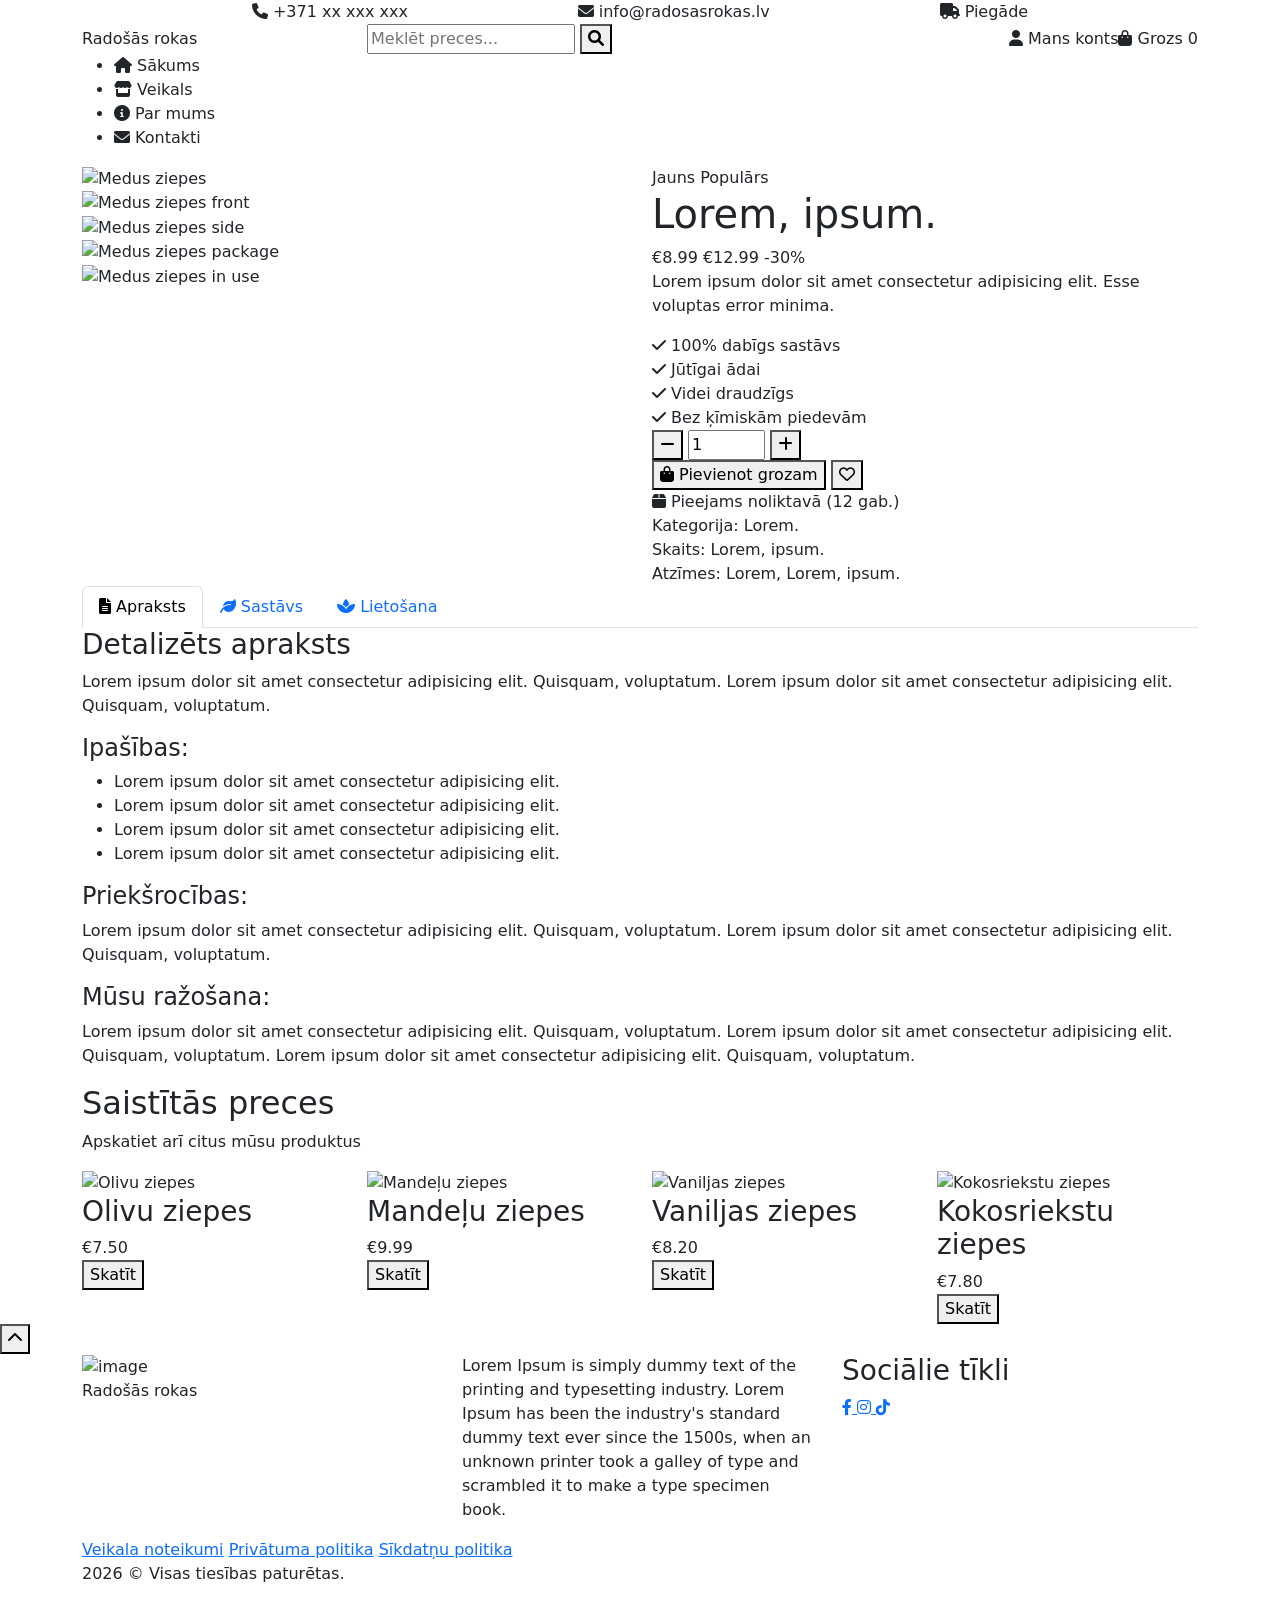
==== single-product.html @ ea645387 "Add files via upload" ====
<!DOCTYPE html>
<html lang="lv">
<head>
    <meta charset="UTF-8">
    <meta name="viewport" content="width=device-width, initial-scale=1.0">
    <title>Radošās rokas</title>

    <link href="https://cdn.jsdelivr.net/npm/bootstrap@5.3.0-alpha1/dist/css/bootstrap.min.css" rel="stylesheet">
    <link rel="stylesheet" href="https://cdnjs.cloudflare.com/ajax/libs/font-awesome/6.0.0/css/all.min.css">
    <link href="https://fonts.googleapis.com/css2?family=Dancing+Script:wght@600&family=Poppins:wght@300;400;500;600&display=swap" rel="stylesheet">
    <link rel="stylesheet" href="css/style.css">
    <link rel="stylesheet" href="css/single-product.css">
</head>
<body>

    <!-- HEADER -->
    <header class="site-header">
        <div class="top-bar">
            <div class="container">
                <div class="row">
                    <div class="col-12">
                        <div class="top-info d-flex justify-content-evenly flex-wrap">
                            <div class="info-item">
                                <i class="fas fa-phone"></i>
                                <span>+371 xx xxx xxx</span>
                            </div>
                            <div class="info-item">
                                <i class="fas fa-envelope"></i>
                                <span>info@radosasrokas.lv</span>
                            </div>
                            <div class="info-item">
                                <i class="fas fa-truck"></i>
                                <span>Piegāde</span>
                            </div>
                        </div>
                    </div>
                </div>
            </div>
        </div>

        <div class="main-header">
            <div class="container">
                <div class="row align-items-center">
                    <div class="col-md-4 col-lg-3">
                        <div class="logo-area">
                            <div class="site-name">
                                <!-- Neder H1 - span, p vai citu -->
                                <span>Radošās rokas</span>
                            </div>
                        </div>
                    </div>
                    
                    <div class="col-md-5 col-lg-6">
                        <div class="search-area">
                            <div class="search-box">
                                <input type="text" placeholder="Meklēt preces..." class="search-input">
                                <button class="search-btn">
                                    <i class="fas fa-search"></i>
                                </button>
                            </div>
                        </div>
                    </div>
                    
                    <div class="col-md-3 col-lg-3">
                        <div class="user-area d-flex justify-content-end">
                            <div class="user-btn">
                                <i class="fas fa-user"></i>
                                <span>Mans konts</span>
                            </div>
                            <div class="cart-btn">
                                <i class="fas fa-shopping-bag"></i>
                                <span>Grozs</span>
                                <span class="cart-count">0</span>
                            </div>
                        </div>
                    </div>
                </div>
            </div>
        </div>

        <nav class="main-nav">
            <div class="container">
                <div class="row">
                    <div class="col-12">
                        <ul class="nav-list">
                            <li><a href="index.html" class="nav-link active"><i class="fas fa-home"></i> Sākums</a></li>
                            <li><a href="shop.html" class="nav-link"><i class="fas fa-store"></i> Veikals</a></li>
                            <li><a href="about.html" class="nav-link"><i class="fas fa-info-circle"></i> Par mums</a></li>
                            <li><a href="contacts.html" class="nav-link"><i class="fas fa-envelope"></i> Kontakti</a></li>
                        </ul>
                    </div>
                </div>
            </div>
        </nav>
    </header>

    <!-- MAIN SECTION -->
     <main class="main-content">
        <!-- Product Main Section -->
        <section class="product-main-section">
            <div class="container">
                <div class="row">
                    <div class="col-lg-6 col-md-12">
                        <div class="product-images">
                            <!-- Main Product Image -->
                            <div class="main-product-image">
                                <img src="placeholder.svg" alt="Medus ziepes" class="img-fluid">
                            </div>
                            
                            <!-- Product Thumbnails -->
                            <div class="product-thumbnails">
                                <div class="thumbnail active">
                                    <img src="placeholder.svg" alt="Medus ziepes front" class="img-fluid">
                                </div>
                                <div class="thumbnail">
                                    <img src="placeholder.svg" alt="Medus ziepes side" class="img-fluid">
                                </div>
                                <div class="thumbnail">
                                    <img src="placeholder.svg" alt="Medus ziepes package" class="img-fluid">
                                </div>
                                <div class="thumbnail">
                                    <img src="placeholder.svg" alt="Medus ziepes in use" class="img-fluid">
                                </div>
                            </div>
                        </div>
                    </div>
                    
                    <div class="col-lg-6 col-md-12">
                        <div class="product-details">
                            <!-- Product Badge -->
                            <div class="product-badge-wrapper">
                                <span class="product-badge new">Jauns</span>
                                <span class="product-badge popular">Populārs</span>
                            </div>
                            
                            <!-- Product Title -->
                            <h1 class="product-title">Lorem, ipsum.</h1>
                            
                            <!-- Product Price -->
                            <div class="product-price-section">
                                <span class="current-price">€8.99</span>
                                <span class="old-price">€12.99</span>
                                <span class="discount-badge">-30%</span>
                            </div>
                            
                            <!-- Short Description -->
                            <div class="product-short-description">
                                <p>Lorem ipsum dolor sit amet consectetur adipisicing elit. Esse voluptas error minima.</p>
                            </div>
                            
                            <!-- Product Features -->
                            <div class="product-features-list">
                                <div class="feature-item">
                                    <i class="fas fa-check"></i>
                                    <span>100% dabīgs sastāvs</span>
                                </div>
                                <div class="feature-item">
                                    <i class="fas fa-check"></i>
                                    <span>Jūtīgai ādai</span>
                                </div>
                                <div class="feature-item">
                                    <i class="fas fa-check"></i>
                                    <span>Videi draudzīgs</span>
                                </div>
                                <div class="feature-item">
                                    <i class="fas fa-check"></i>
                                    <span>Bez ķīmiskām piedevām</span>
                                </div>
                            </div>
                            
                            <!-- Product options(ja vajadzigs bus!) -->
                             

                            <!-- Add to Cart Section -->
                            <div class="add-to-cart-section">
                                <div class="quantity-selector">
                                    <button class="quantity-btn minus"><i class="fas fa-minus"></i></button>
                                    <input type="number" class="quantity-input" value="1" min="1" max="10">
                                    <button class="quantity-btn plus"><i class="fas fa-plus"></i></button>
                                </div>
                                
                                <div class="cart-buttons">
                                    <button class="add-to-cart-btn">
                                        <i class="fas fa-shopping-bag"></i> Pievienot grozam
                                    </button>
                                    <button class="wishlist-btn">
                                        <i class="far fa-heart"></i>
                                    </button>
                                </div>
                            </div>
                            
                            <!-- Stock Info -->
                            <div class="stock-info">
                                <i class="fas fa-box"></i>
                                <span class="stock-text">Pieejams noliktavā (12 gab.)</span>
                            </div>
                            
                            <!-- Product Meta -->
                            <div class="product-meta">
                                <div class="meta-item">
                                    <span class="meta-label">Kategorija:</span>
                                    <span class="meta-value">Lorem.</span>
                                </div>
                                <div class="meta-item">
                                    <span class="meta-label">Skaits:</span>
                                    <span class="meta-value">Lorem, ipsum.</span>
                                </div>
                                <div class="meta-item">
                                    <span class="meta-label">Atzīmes:</span>
                                    <span class="meta-value">Lorem, Lorem, ipsum.</span>
                                </div>
                            </div>
                        </div>
                    </div>
                </div>
            </div>
        </section>

        <!-- Product Tabs Section -->
        <section class="product-tabs-section">
            <div class="container">
                <div class="row">
                    <div class="col-12">
                        <ul class="nav nav-tabs product-tabs" id="productTabs" role="tablist">
                            <li class="nav-item" role="presentation">
                                <button class="nav-link active" id="description-tab" data-bs-toggle="tab" data-bs-target="#description" type="button" role="tab" aria-controls="description" aria-selected="true">
                                    <i class="fas fa-file-alt"></i> Apraksts
                                </button>
                            </li>
                            <li class="nav-item" role="presentation">
                                <button class="nav-link" id="ingredients-tab" data-bs-toggle="tab" data-bs-target="#ingredients" type="button" role="tab" aria-controls="ingredients" aria-selected="false">
                                    <i class="fas fa-leaf"></i> Sastāvs
                                </button>
                            </li>
                            <li class="nav-item" role="presentation">
                                <button class="nav-link" id="usage-tab" data-bs-toggle="tab" data-bs-target="#usage" type="button" role="tab" aria-controls="usage" aria-selected="false">
                                    <i class="fas fa-spa"></i> Lietošana
                                </button>
                            </li>
                        </ul>
                        
                        <div class="tab-content" id="productTabsContent">
                            <!-- Description Tab -->
                            <div class="tab-pane fade show active" id="description" role="tabpanel" aria-labelledby="description-tab">
                                <div class="tab-content-wrapper">
                                    <h3>Detalizēts apraksts</h3>
                                    <p>Lorem ipsum dolor sit amet consectetur adipisicing elit. Quisquam, voluptatum. Lorem ipsum dolor sit amet consectetur adipisicing elit. Quisquam, voluptatum.</p>
                                    
                                    <h4>Ipašības:</h4>
                                    <ul>
                                        <li>Lorem ipsum dolor sit amet consectetur adipisicing elit.</li>
                                        <li>Lorem ipsum dolor sit amet consectetur adipisicing elit.</li>
                                        <li>Lorem ipsum dolor sit amet consectetur adipisicing elit.</li>
                                        <li>Lorem ipsum dolor sit amet consectetur adipisicing elit.</li>
                                    </ul>
                                    
                                    <h4>Priekšrocības:</h4>
                                    <p>Lorem ipsum dolor sit amet consectetur adipisicing elit. Quisquam, voluptatum. Lorem ipsum dolor sit amet consectetur adipisicing elit. Quisquam, voluptatum.</p>
                                    
                                    <h4>Mūsu ražošana:</h4>
                                    <p>Lorem ipsum dolor sit amet consectetur adipisicing elit. Quisquam, voluptatum. Lorem ipsum dolor sit amet consectetur adipisicing elit. Quisquam, voluptatum. Lorem ipsum dolor sit amet consectetur adipisicing elit. Quisquam, voluptatum.</p>
                                </div>
                            </div>
                            
                            <!-- Ingredients Tab -->
                            <div class="tab-pane fade" id="ingredients" role="tabpanel" aria-labelledby="ingredients-tab">
                                <div class="tab-content-wrapper">
                                    <h3>Sastāvs</h3>
                                    <p>Lorem ipsum dolor sit amet consectetur adipisicing elit. Quisquam, voluptatum. Lorem ipsum dolor sit amet consectetur adipisicing elit. Quisquam, voluptatum.</p>
                                    
                                    <div class="ingredients-list">
                                        <div class="ingredient-item">
                                            <span class="ingredient-name">Lorem, ipsum dolor.</span>
                                            <span class="ingredient-percent">x%</span>
                                        </div>
                                        <div class="ingredient-item">
                                            <span class="ingredient-name">Lorem, ipsum.</span>
                                            <span class="ingredient-percent">x%</span>
                                        </div>
                                        <div class="ingredient-item">
                                            <span class="ingredient-name">Lorem, ipsum dolor.</span>
                                            <span class="ingredient-percent">x%</span>
                                        </div>
                                        <div class="ingredient-item">
                                            <span class="ingredient-name">Lorem.</span>
                                            <span class="ingredient-percent">x%</span>
                                        </div>
                                        <div class="ingredient-item">
                                            <span class="ingredient-name">Lorem, ipsum.</span>
                                            <span class="ingredient-percent">x%</span>
                                        </div>
                                    </div>
                                </div>
                            </div>
                            
                            <!-- Usage Tab -->
                            <div class="tab-pane fade" id="usage" role="tabpanel" aria-labelledby="usage-tab">
                                <div class="tab-content-wrapper">
                                    <h3>Lietošanas instrukcija</h3>
                                    
                                    <div class="usage-steps">
                                        <div class="step">
                                            <div class="step-number">1</div>
                                            <div class="step-content">
                                                <h4>Pirmā līmeņa virsraksts</h4>
                                                <p>Lorem ipsum dolor sit amet consectetur adipisicing elit. Quisquam, voluptatum.</p>
                                            </div>
                                        </div>
                                        <div class="step">
                                            <div class="step-number">2</div>
                                            <div class="step-content">
                                                <h4>Otrā līmeņa virsraksts</h4>
                                                <p>Lorem ipsum dolor sit amet consectetur adipisicing elit. Quisquam, voluptatum.</p>
                                            </div>
                                        </div>
                                        <div class="step">
                                            <div class="step-number">3</div>
                                            <div class="step-content">
                                                <h4>Trešā līmeņa virsraksts</h4>
                                                <p>Lorem ipsum dolor sit amet consectetur adipisicing elit. Quisquam, voluptatum.</p>
                                            </div>
                                        </div>
                                    </div>
                                    
                                    <div class="care-instructions">
                                        <h4>Kopšanas padomi:</h4>
                                        <p>Lorem ipsum dolor sit amet consectetur adipisicing elit. Quisquam, voluptatum. Lorem ipsum dolor sit amet consectetur adipisicing elit. Quisquam, voluptatum.</p>
                                    </div>
                                </div>
                            </div>
                        </div>
                    </div>
                </div>
            </div>
        </section>

        <!-- Related Products -->
        <section class="related-products-section">
            <div class="container">
                <div class="row">
                    <div class="col-12">
                        <h2 class="section-title">Saistītās preces</h2>
                        <p class="section-subtitle">Apskatiet arī citus mūsu produktus</p>
                    </div>
                </div>
                
                <div class="row">
                    <div class="col-lg-3 col-md-6 col-sm-6">
                        <div class="related-product-card">
                            <div class="product-image">
                                <img src="placeholder.svg" alt="Olivu ziepes" class="img-fluid">
                            </div>
                            <div class="product-info">
                                <h3>Olivu ziepes</h3>
                                <div class="product-price">€7.50</div>
                                <button class="view-product-btn">Skatīt</button>
                            </div>
                        </div>
                    </div>
                    
                    <div class="col-lg-3 col-md-6 col-sm-6">
                        <div class="related-product-card">
                            <div class="product-image">
                                <img src="placeholder.svg" alt="Mandeļu ziepes" class="img-fluid">
                            </div>
                            <div class="product-info">
                                <h3>Mandeļu ziepes</h3>
                                <div class="product-price">€9.99</div>
                                <button class="view-product-btn">Skatīt</button>
                            </div>
                        </div>
                    </div>
                    
                    <div class="col-lg-3 col-md-6 col-sm-6">
                        <div class="related-product-card">
                            <div class="product-image">
                                <img src="placeholder.svg" alt="Vaniljas ziepes" class="img-fluid">
                            </div>
                            <div class="product-info">
                                <h3>Vaniljas ziepes</h3>
                                <div class="product-price">€8.20</div>
                                <button class="view-product-btn">Skatīt</button>
                            </div>
                        </div>
                    </div>
                    
                    <div class="col-lg-3 col-md-6 col-sm-6">
                        <div class="related-product-card">
                            <div class="product-image">
                                <img src="placeholder.svg" alt="Kokosriekstu ziepes" class="img-fluid">
                            </div>
                            <div class="product-info">
                                <h3>Kokosriekstu ziepes</h3>
                                <div class="product-price">€7.80</div>
                                <button class="view-product-btn">Skatīt</button>
                            </div>
                        </div>
                    </div>
                </div>
            </div>
        </section>

    </main>

    <button class="scroll-top" id="scrollTop">
        <i class="fas fa-chevron-up"></i>
    </button>

    <!-- FOOTER -->
    <footer class="main-footer">
        <div class="container">
            <div class="row">
                <div class="col-md-4">
                    <div class="footer-main">
                        <div class="logo-area">
                            <div class="logo-circle">
                                <img src="placeholder.svg" alt="image">
                            </div>
                            <div class="site-name">
                                <span>Radošās rokas</span> 
                            </div>
                        </div>
                    </div>
                </div>

                <div class="col-md-4">
                    <div class="footer-main">
                        <div class="footer-about">
                            <p>Lorem Ipsum is simply dummy text of the printing and typesetting industry. Lorem Ipsum has been the industry's standard dummy text ever since the 1500s, when an unknown printer took a galley of type and scrambled it to make a type specimen book.</p> 
                        </div>
                    </div>
                </div>

                
                <div class="col-md-4">
                    <div class="footer-social">
                        <h3>Sociālie tīkli</h3>
                        <div class="social-links">
                            <a href="#" class="social-link">
                                <i class="fab fa-facebook-f"></i>
                            </a>
                            <a href="#" class="social-link">
                                <i class="fab fa-instagram"></i>
                            </a>
                            <a href="#" class="social-link">
                                <i class="fab fa-tiktok"></i>
                            </a>
                        </div>
                    </div>
                </div>
                
                <div class="col-12">
                    <div class="footer-bottom">
                        <div class="footer-legal">
                            <a href="#">Veikala noteikumi</a>
                            <a href="#">Privātuma politika</a>
                            <a href="#">Sīkdatņu politika</a>
                        </div>
                        <p>2026 &copy; Visas tiesības paturētas.</p>
                    </div>
                </div>
            </div>
        </div>
    </footer>

    <script src="https://cdn.jsdelivr.net/npm/bootstrap@5.3.0-alpha1/dist/js/bootstrap.bundle.min.js"></script>
    <script src="https://code.jquery.com/jquery-3.7.1.min.js"></script>
    <script src="js/main.js"></script>
</body>
</html>
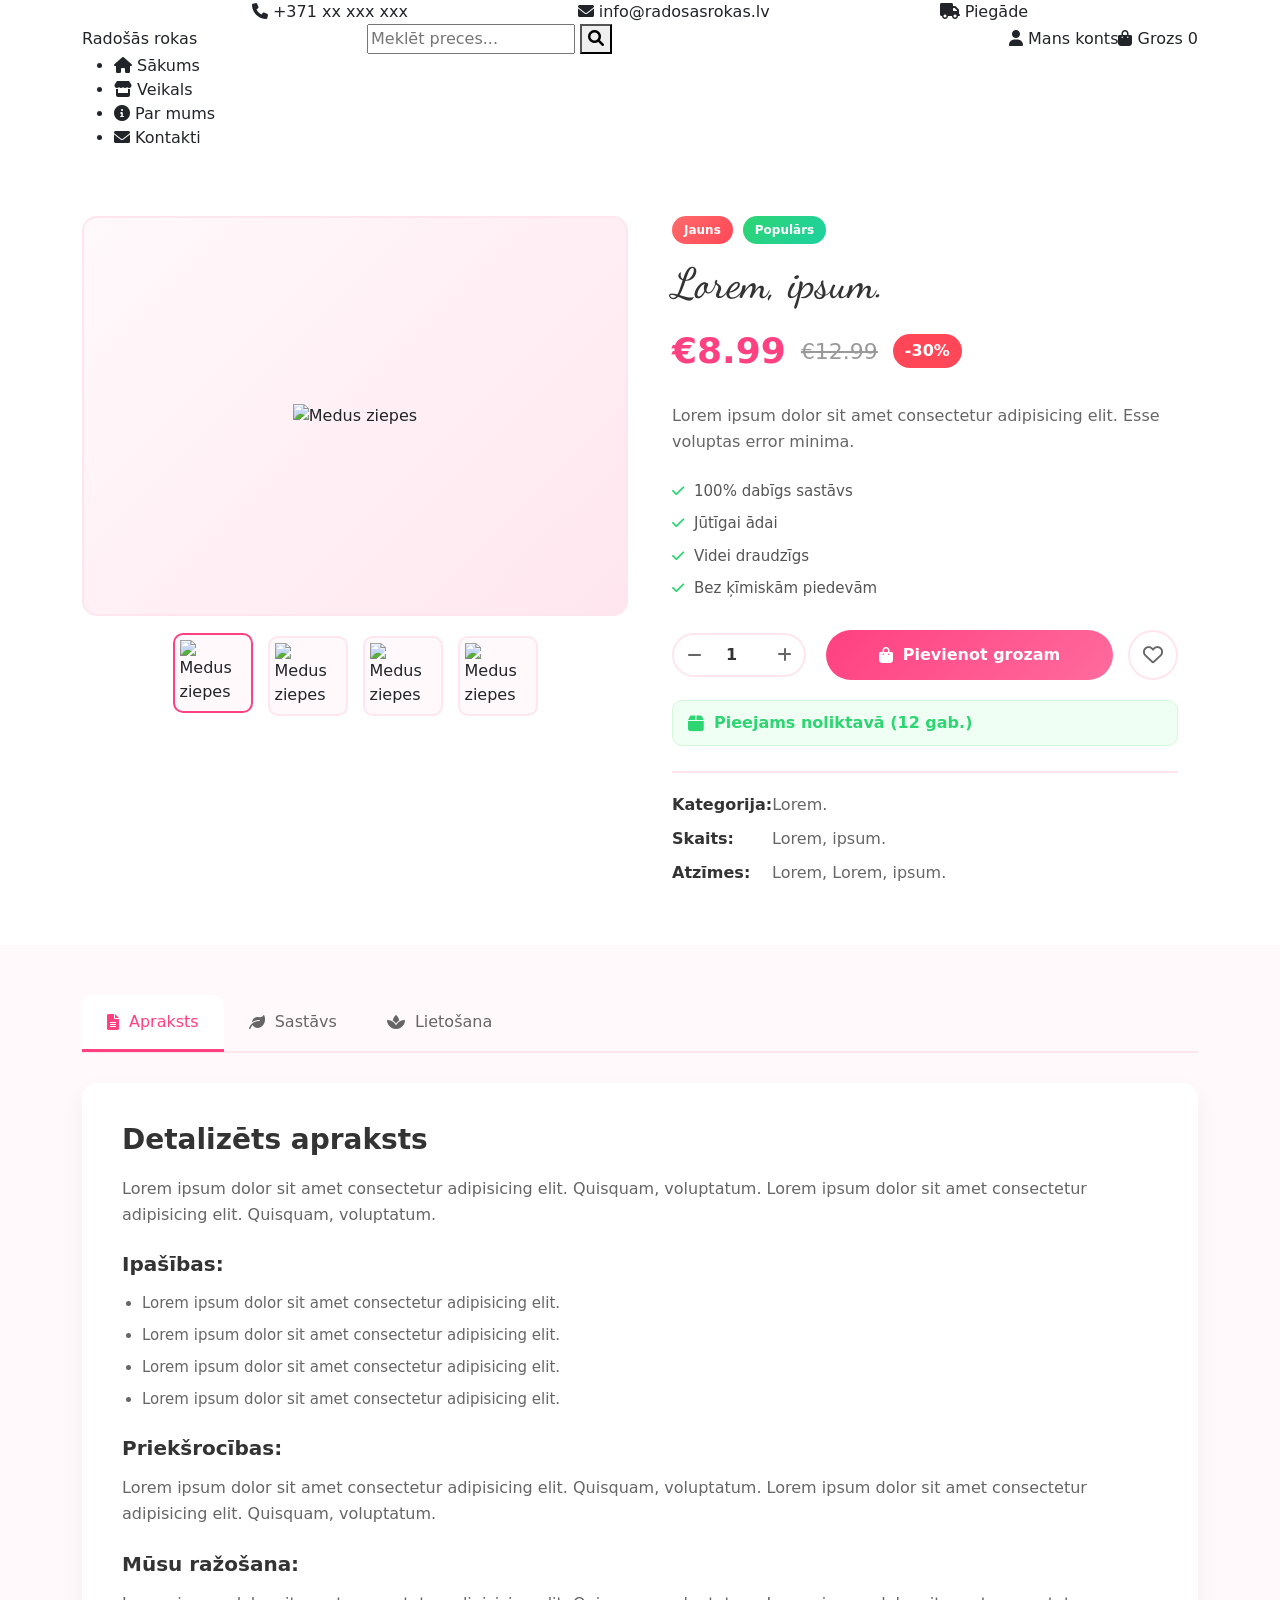
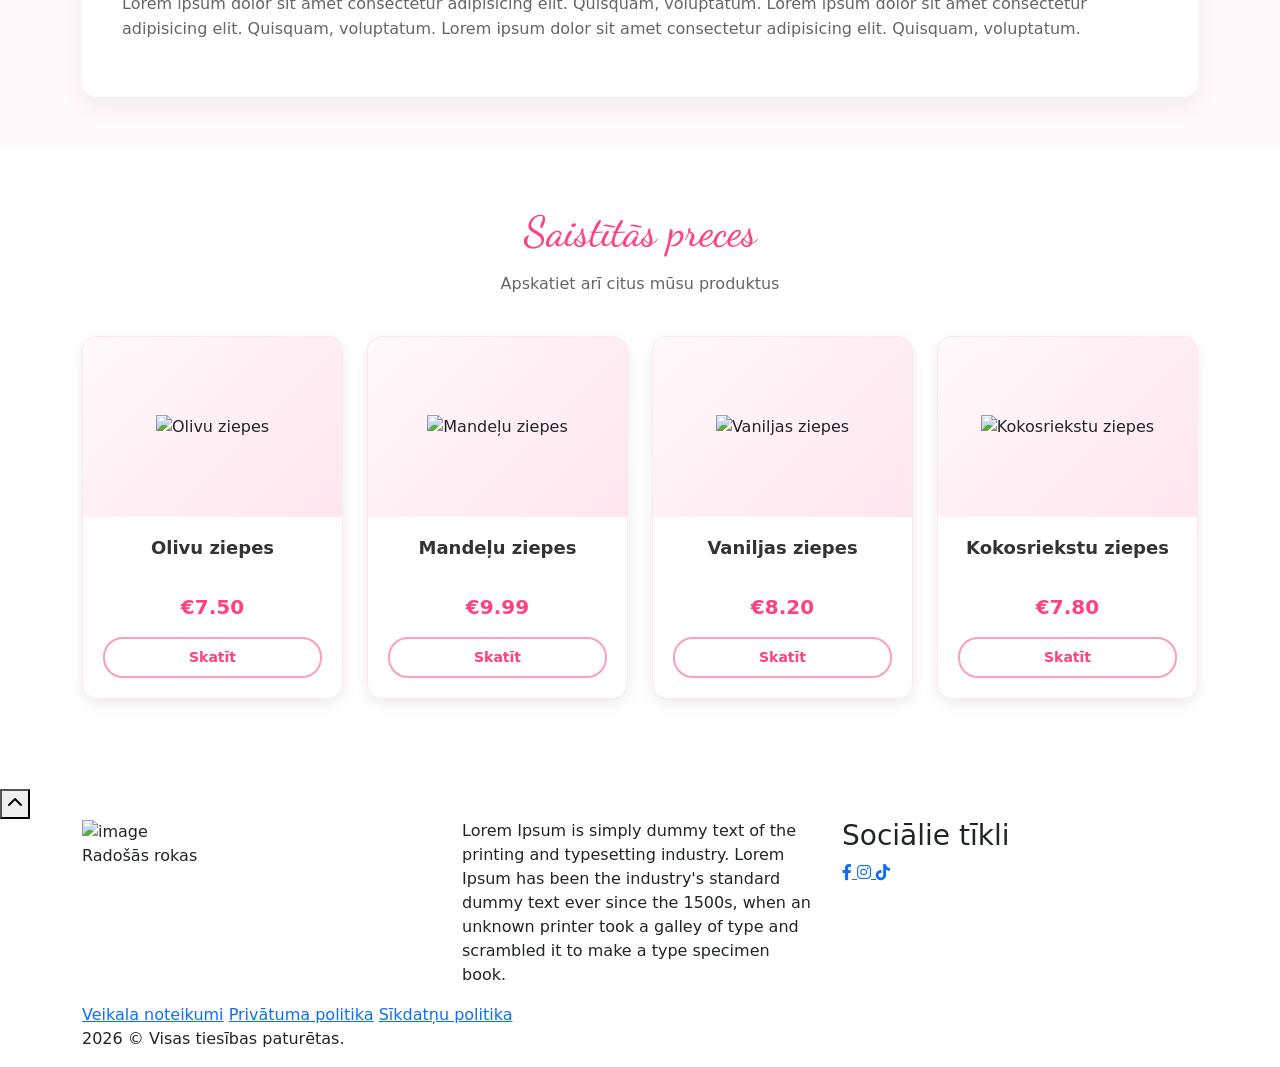
==== commit adfa59eb: "Update single-product.html" ====
--- a/single-product.html
+++ b/single-product.html
@@ -8,8 +8,8 @@
     <link href="https://cdn.jsdelivr.net/npm/bootstrap@5.3.0-alpha1/dist/css/bootstrap.min.css" rel="stylesheet">
     <link rel="stylesheet" href="https://cdnjs.cloudflare.com/ajax/libs/font-awesome/6.0.0/css/all.min.css">
     <link href="https://fonts.googleapis.com/css2?family=Dancing+Script:wght@600&family=Poppins:wght@300;400;500;600&display=swap" rel="stylesheet">
-    <link rel="stylesheet" href="css/style.css">
-    <link rel="stylesheet" href="css/single-product.css">
+    <link rel="stylesheet" href="style.css">
+    <link rel="stylesheet" href="single-product.css">
 </head>
 <body>
 
@@ -467,4 +467,5 @@
     <script src="https://code.jquery.com/jquery-3.7.1.min.js"></script>
     <script src="js/main.js"></script>
 </body>
-</html>+
+</html>
--- a/single-product.css
+++ b/single-product.css
@@ -0,0 +1,956 @@
+/* Product Main Section */
+.product-main-section {
+    padding: 50px 0;
+    background-color: white;
+}
+
+/* Product Images */
+.product-images {
+    margin-bottom: 30px;
+}
+
+.main-product-image {
+    background: linear-gradient(135deg, #fff9fb, #ffe6ee);
+    border-radius: 15px;
+    padding: 40px;
+    text-align: center;
+    margin-bottom: 20px;
+    border: 2px solid #ffe6ee;
+    min-height: 400px;
+    display: flex;
+    align-items: center;
+    justify-content: center;
+}
+
+.main-product-image img {
+    max-height: 320px;
+    width: auto;
+}
+
+.product-thumbnails {
+    display: flex;
+    gap: 15px;
+    justify-content: center;
+    flex-wrap: wrap;
+}
+
+.thumbnail {
+    width: 80px;
+    height: 80px;
+    border-radius: 10px;
+    overflow: hidden;
+    cursor: pointer;
+    border: 2px solid #ffe6ee;
+    transition: all 0.3s ease;
+    background: #fff9fb;
+    display: flex;
+    align-items: center;
+    justify-content: center;
+}
+
+.thumbnail:hover,
+.thumbnail.active {
+    border-color: #ff4081;
+    transform: translateY(-3px);
+}
+
+.thumbnail img {
+    width: 100%;
+    height: 100%;
+    object-fit: contain;
+    padding: 5px;
+}
+
+/* Product Details */
+.product-details {
+    padding: 0 20px;
+}
+
+.product-badge-wrapper {
+    display: flex;
+    gap: 10px;
+    margin-bottom: 15px;
+}
+
+.product-badge {
+    padding: 5px 12px;
+    border-radius: 20px;
+    font-size: 12px;
+    font-weight: 600;
+    color: white;
+}
+
+.product-badge.new {
+    background: linear-gradient(135deg, #ff6b6b, #ff4757);
+}
+
+.product-badge.popular {
+    background: linear-gradient(135deg, #2ed573, #1dd1a1);
+}
+
+.product-title {
+    font-family: 'Dancing Script', cursive;
+    font-size: 42px;
+    color: #333;
+    margin-bottom: 15px;
+    line-height: 1.2;
+}
+
+.product-rating {
+    display: flex;
+    align-items: center;
+    gap: 15px;
+    margin-bottom: 20px;
+    flex-wrap: wrap;
+}
+
+.stars {
+    color: #ffcc00;
+    font-size: 18px;
+}
+
+.rating-text {
+    color: #666;
+    font-size: 14px;
+}
+
+.review-link {
+    color: #ff4081;
+    text-decoration: none;
+    font-size: 14px;
+    font-weight: 500;
+}
+
+.review-link:hover {
+    text-decoration: underline;
+}
+
+.product-price-section {
+    display: flex;
+    align-items: center;
+    gap: 15px;
+    margin-bottom: 25px;
+    flex-wrap: wrap;
+}
+
+.current-price {
+    font-size: 36px;
+    font-weight: 700;
+    color: #ff4081;
+}
+
+.old-price {
+    font-size: 22px;
+    color: #999;
+    text-decoration: line-through;
+    font-weight: 500;
+}
+
+.discount-badge {
+    background: #ff4757;
+    color: white;
+    padding: 5px 12px;
+    border-radius: 20px;
+    font-size: 16px;
+    font-weight: 600;
+}
+
+.product-short-description {
+    margin-bottom: 25px;
+}
+
+.product-short-description p {
+    font-size: 16px;
+    line-height: 1.6;
+    color: #666;
+}
+
+.product-features-list {
+    margin-bottom: 30px;
+}
+
+.feature-item {
+    display: flex;
+    align-items: center;
+    gap: 10px;
+    margin-bottom: 10px;
+}
+
+.feature-item i {
+    color: #2ed573;
+    font-size: 14px;
+}
+
+.feature-item span {
+    font-size: 15px;
+    color: #555;
+}
+
+/* Product Options */
+.product-options {
+    margin-bottom: 30px;
+}
+
+.option-group {
+    margin-bottom: 20px;
+}
+
+.option-label {
+    display: block;
+    font-size: 16px;
+    font-weight: 600;
+    color: #333;
+    margin-bottom: 10px;
+}
+
+.option-buttons {
+    display: flex;
+    gap: 10px;
+    flex-wrap: wrap;
+}
+
+.option-btn {
+    padding: 8px 16px;
+    border: 2px solid #ffe6ee;
+    background: white;
+    border-radius: 20px;
+    font-size: 14px;
+    color: #666;
+    cursor: pointer;
+    transition: all 0.3s ease;
+}
+
+.option-btn:hover,
+.option-btn.active {
+    background: #ff4081;
+    color: white;
+    border-color: #ff4081;
+}
+
+/* Add to Cart Section */
+.add-to-cart-section {
+    display: flex;
+    align-items: center;
+    gap: 20px;
+    margin-bottom: 20px;
+    flex-wrap: wrap;
+}
+
+.quantity-selector {
+    display: flex;
+    align-items: center;
+    border: 2px solid #ffe6ee;
+    border-radius: 30px;
+    overflow: hidden;
+    background: white;
+}
+
+.quantity-btn {
+    width: 40px;
+    height: 40px;
+    border: none;
+    background: transparent;
+    color: #666;
+    font-size: 16px;
+    cursor: pointer;
+    display: flex;
+    align-items: center;
+    justify-content: center;
+    transition: all 0.3s ease;
+}
+
+.quantity-btn:hover {
+    background: #fff9fb;
+    color: #ff4081;
+}
+
+.quantity-input {
+    width: 50px;
+    height: 40px;
+    border: none;
+    text-align: center;
+    font-size: 16px;
+    font-weight: 600;
+    color: #333;
+}
+
+.quantity-input:focus {
+    outline: none;
+}
+
+.cart-buttons {
+    display: flex;
+    gap: 15px;
+    flex: 1;
+}
+
+.add-to-cart-btn {
+    flex: 1;
+    background: linear-gradient(135deg, #ff4081, #ff6b9d);
+    color: white;
+    border: none;
+    padding: 12px 25px;
+    border-radius: 30px;
+    font-size: 16px;
+    font-weight: 600;
+    cursor: pointer;
+    display: flex;
+    align-items: center;
+    justify-content: center;
+    gap: 10px;
+    transition: all 0.3s ease;
+}
+
+.add-to-cart-btn:hover {
+    transform: translateY(-3px);
+    box-shadow: 0 10px 25px rgba(255, 107, 157, 0.3);
+}
+
+.wishlist-btn {
+    width: 50px;
+    height: 50px;
+    border: 2px solid #ffe6ee;
+    background: white;
+    border-radius: 50%;
+    color: #666;
+    font-size: 20px;
+    cursor: pointer;
+    display: flex;
+    align-items: center;
+    justify-content: center;
+    transition: all 0.3s ease;
+}
+
+.wishlist-btn:hover {
+    background: #fff9fb;
+    border-color: #ff9ebb;
+    color: #ff4081;
+}
+
+/* Stock Info */
+.stock-info {
+    display: flex;
+    align-items: center;
+    gap: 10px;
+    color: #2ed573;
+    font-weight: 600;
+    margin-bottom: 25px;
+    padding: 10px 15px;
+    background: #f0fff4;
+    border-radius: 10px;
+    border: 1px solid #d4f7dc;
+}
+
+.stock-info i {
+    font-size: 18px;
+}
+
+/* Product Meta */
+.product-meta {
+    border-top: 2px solid #ffe6ee;
+    padding-top: 20px;
+}
+
+.meta-item {
+    display: flex;
+    margin-bottom: 10px;
+}
+
+.meta-label {
+    font-weight: 600;
+    color: #333;
+    min-width: 100px;
+}
+
+.meta-value {
+    color: #666;
+}
+
+/* Product Tabs Section */
+.product-tabs-section {
+    padding: 50px 0;
+    background-color: #fff9fb;
+}
+
+.product-tabs {
+    border-bottom: 2px solid #ffe6ee;
+    margin-bottom: 30px;
+}
+
+.product-tabs .nav-link {
+    border: none;
+    color: #666;
+    font-weight: 500;
+    padding: 15px 25px;
+    border-radius: 10px 10px 0 0;
+    display: flex;
+    align-items: center;
+    gap: 10px;
+}
+
+.product-tabs .nav-link:hover {
+    color: #ff4081;
+}
+
+.product-tabs .nav-link.active {
+    background: white;
+    color: #ff4081;
+    border-bottom: 3px solid #ff4081;
+}
+
+.tab-content-wrapper {
+    background: white;
+    padding: 40px;
+    border-radius: 15px;
+    box-shadow: 0 10px 25px rgba(0,0,0,0.05);
+}
+
+.tab-content-wrapper h3 {
+    font-size: 28px;
+    color: #333;
+    margin-bottom: 20px;
+    font-weight: 600;
+}
+
+.tab-content-wrapper h4 {
+    font-size: 20px;
+    color: #333;
+    margin: 25px 0 15px;
+    font-weight: 600;
+}
+
+.tab-content-wrapper p {
+    font-size: 16px;
+    line-height: 1.6;
+    color: #666;
+    margin-bottom: 15px;
+}
+
+.tab-content-wrapper ul {
+    padding-left: 20px;
+    margin-bottom: 20px;
+}
+
+.tab-content-wrapper ul li {
+    font-size: 15px;
+    color: #666;
+    line-height: 1.6;
+    margin-bottom: 8px;
+}
+
+/* Ingredients List */
+.ingredients-list {
+    margin: 25px 0;
+}
+
+.ingredient-item {
+    display: flex;
+    justify-content: space-between;
+    align-items: center;
+    padding: 12px 0;
+    border-bottom: 1px solid #ffe6ee;
+}
+
+.ingredient-item:last-child {
+    border-bottom: none;
+}
+
+.ingredient-name {
+    font-size: 16px;
+    color: #333;
+    font-weight: 500;
+}
+
+.ingredient-percent {
+    font-size: 14px;
+    color: #666;
+    background: #fff9fb;
+    padding: 4px 12px;
+    border-radius: 15px;
+}
+
+.allergy-info {
+    background: #fff9fb;
+    padding: 20px;
+    border-radius: 10px;
+    border-left: 4px solid #ffcc00;
+    margin-top: 30px;
+}
+
+.allergy-info h4 {
+    color: #ff6b00;
+    margin-top: 0;
+}
+
+.allergy-info i {
+    color: #ff6b00;
+    margin-right: 10px;
+}
+
+/* Usage Steps */
+.usage-steps {
+    margin: 25px 0;
+}
+
+.step {
+    display: flex;
+    align-items: flex-start;
+    gap: 20px;
+    margin-bottom: 25px;
+}
+
+.step-number {
+    width: 40px;
+    height: 40px;
+    background: linear-gradient(135deg, #ff9ebb, #ff4081);
+    color: white;
+    border-radius: 50%;
+    display: flex;
+    align-items: center;
+    justify-content: center;
+    font-size: 18px;
+    font-weight: 600;
+    flex-shrink: 0;
+}
+
+.step-content h4 {
+    margin-top: 0;
+    margin-bottom: 8px;
+}
+
+.care-instructions {
+    background: #fff9fb;
+    padding: 20px;
+    border-radius: 10px;
+    margin-top: 30px;
+}
+
+/* Reviews */
+.reviews-summary {
+    display: flex;
+    gap: 40px;
+    margin: 25px 0;
+    padding: 25px;
+    background: white;
+    border-radius: 10px;
+    border: 2px solid #ffe6ee;
+    flex-wrap: wrap;
+}
+
+.average-rating {
+    text-align: center;
+    min-width: 150px;
+}
+
+.rating-number {
+    font-size: 48px;
+    font-weight: 700;
+    color: #333;
+    line-height: 1;
+}
+
+.rating-stars {
+    color: #ffcc00;
+    font-size: 24px;
+    margin: 10px 0;
+}
+
+.rating-text {
+    font-size: 14px;
+    color: #666;
+}
+
+.rating-bars {
+    flex: 1;
+    min-width: 250px;
+}
+
+.rating-bar {
+    display: flex;
+    align-items: center;
+    gap: 15px;
+    margin-bottom: 10px;
+}
+
+.rating-bar .stars {
+    width: 80px;
+    font-size: 14px;
+    color: #666;
+}
+
+.rating-bar .bar {
+    flex: 1;
+    height: 8px;
+    background: #ffe6ee;
+    border-radius: 4px;
+    overflow: hidden;
+}
+
+.rating-bar .fill {
+    height: 100%;
+    background: linear-gradient(to right, #ffcc00, #ff6b00);
+    border-radius: 4px;
+}
+
+.rating-bar .percentage {
+    width: 40px;
+    font-size: 14px;
+    color: #666;
+    text-align: right;
+}
+
+/* Review Form */
+.review-form {
+    background: white;
+    padding: 30px;
+    border-radius: 10px;
+    border: 2px solid #ffe6ee;
+    margin-top: 30px;
+}
+
+.review-form h4 {
+    margin-top: 0;
+}
+
+.rating-input {
+    display: flex;
+    gap: 5px;
+    margin: 15px 0;
+}
+
+.rating-input i {
+    font-size: 24px;
+    color: #ddd;
+    cursor: pointer;
+    transition: all 0.3s ease;
+}
+
+.rating-input i:hover,
+.rating-input i.active {
+    color: #ffcc00;
+}
+
+.review-form .form-group {
+    margin-bottom: 20px;
+}
+
+.review-form .form-control {
+    border: 2px solid #ffe6ee;
+    border-radius: 8px;
+    padding: 12px;
+    font-size: 15px;
+}
+
+.review-form .form-control:focus {
+    border-color: #ff4081;
+    box-shadow: 0 0 0 3px rgba(255, 107, 157, 0.1);
+}
+
+.submit-review-btn {
+    background: linear-gradient(135deg, #ff4081, #ff6b9d);
+    color: white;
+    border: none;
+    padding: 12px 30px;
+    border-radius: 30px;
+    font-size: 16px;
+    font-weight: 600;
+    cursor: pointer;
+    transition: all 0.3s ease;
+}
+
+.submit-review-btn:hover {
+    transform: translateY(-3px);
+    box-shadow: 0 10px 25px rgba(255, 107, 157, 0.3);
+}
+
+/* Related Products */
+.related-products-section {
+    padding: 60px 0;
+    background-color: white;
+}
+
+.section-title {
+    text-align: center;
+    font-family: 'Dancing Script', cursive;
+    font-size: 42px;
+    color: #ff4081;
+    margin-bottom: 15px;
+}
+
+.section-subtitle {
+    text-align: center;
+    font-size: 16px;
+    color: #666;
+    margin-bottom: 40px;
+}
+
+.related-product-card {
+    background: white;
+    border-radius: 15px;
+    overflow: hidden;
+    box-shadow: 0 5px 15px rgba(0,0,0,0.08);
+    transition: all 0.3s ease;
+    border: 1px solid #ffe6ee;
+    margin-bottom: 30px;
+}
+
+.related-product-card:hover {
+    transform: translateY(-5px);
+    box-shadow: 0 15px 30px rgba(255, 107, 157, 0.15);
+}
+
+.related-product-card .product-image {
+    height: 180px;
+    background: linear-gradient(135deg, #fff9fb, #ffe6ee);
+    display: flex;
+    align-items: center;
+    justify-content: center;
+    padding: 20px;
+}
+
+.related-product-card .product-image img {
+    max-height: 140px;
+    width: auto;
+}
+
+.related-product-card .product-info {
+    padding: 20px;
+    text-align: center;
+}
+
+.related-product-card .product-info h3 {
+    font-size: 18px;
+    color: #333;
+    margin-bottom: 10px;
+    font-weight: 600;
+    height: 45px;
+    overflow: hidden;
+}
+
+.related-product-card .product-price {
+    font-size: 20px;
+    color: #ff4081;
+    font-weight: 700;
+    margin-bottom: 15px;
+}
+
+.view-product-btn {
+    background: white;
+    color: #ff4081;
+    border: 2px solid #ff9ebb;
+    padding: 8px 20px;
+    border-radius: 20px;
+    font-size: 14px;
+    font-weight: 600;
+    cursor: pointer;
+    transition: all 0.3s ease;
+    width: 100%;
+}
+
+.view-product-btn:hover {
+    background: #ff4081;
+    color: white;
+}
+
+/* ===== RESPONSIVE DESIGN ===== */
+
+@media (max-width: 992px) {
+    .product-title {
+        font-size: 36px;
+    }
+    
+    .current-price {
+        font-size: 32px;
+    }
+    
+    .section-title {
+        font-size: 38px;
+    }
+    
+    .tab-content-wrapper {
+        padding: 30px;
+    }
+    
+    .reviews-summary {
+        flex-direction: column;
+        gap: 20px;
+    }
+}
+
+@media (max-width: 768px) {
+    .product-main-section {
+        padding: 30px 0;
+    }
+    
+    .product-tabs-section,
+    .related-products-section {
+        padding: 40px 0;
+    }
+    
+    .product-title {
+        font-size: 32px;
+    }
+    
+    .main-product-image {
+        padding: 30px;
+        min-height: 350px;
+    }
+    
+    .main-product-image img {
+        max-height: 280px;
+    }
+    
+    .thumbnail {
+        width: 70px;
+        height: 70px;
+    }
+    
+    .add-to-cart-section {
+        flex-direction: column;
+        align-items: stretch;
+    }
+    
+    .quantity-selector {
+        justify-content: center;
+    }
+    
+    .cart-buttons {
+        flex-direction: column;
+    }
+    
+    .wishlist-btn {
+        width: 100%;
+        border-radius: 30px;
+        height: 50px;
+    }
+    
+    .section-title {
+        font-size: 34px;
+    }
+    
+    .related-product-card .product-image {
+        height: 160px;
+    }
+    
+    .related-product-card .product-image img {
+        max-height: 120px;
+    }
+}
+
+@media (max-width: 576px) {
+    .product-details {
+        padding: 0;
+    }
+    
+    .product-title {
+        font-size: 28px;
+    }
+    
+    .current-price {
+        font-size: 28px;
+    }
+    
+    .main-product-image {
+        padding: 20px;
+        min-height: 300px;
+    }
+    
+    .main-product-image img {
+        max-height: 240px;
+    }
+    
+    .thumbnail {
+        width: 60px;
+        height: 60px;
+    }
+    
+    .product-tabs .nav-link {
+        padding: 12px 15px;
+        font-size: 14px;
+    }
+    
+    .tab-content-wrapper {
+        padding: 20px;
+    }
+    
+    .tab-content-wrapper h3 {
+        font-size: 24px;
+    }
+    
+    .tab-content-wrapper h4 {
+        font-size: 18px;
+    }
+    
+    .step {
+        flex-direction: column;
+        gap: 10px;
+    }
+    
+    .step-number {
+        width: 35px;
+        height: 35px;
+        font-size: 16px;
+    }
+    
+    .section-title {
+        font-size: 30px;
+    }
+    
+    .related-product-card .product-image {
+        height: 140px;
+    }
+    
+    .related-product-card .product-image img {
+        max-height: 100px;
+    }
+    
+    .related-product-card .product-info h3 {
+        font-size: 16px;
+        height: 40px;
+    }
+}
+
+@media (max-width: 400px) {
+    .product-title {
+        font-size: 24px;
+    }
+    
+    .main-product-image {
+        min-height: 250px;
+    }
+    
+    .main-product-image img {
+        max-height: 200px;
+    }
+    
+    .thumbnail {
+        width: 50px;
+        height: 50px;
+    }
+    
+    .product-badge {
+        font-size: 10px;
+        padding: 4px 8px;
+    }
+    
+    .current-price {
+        font-size: 24px;
+    }
+    
+    .old-price {
+        font-size: 18px;
+    }
+    
+    .product-tabs .nav-link {
+        padding: 10px;
+        font-size: 12px;
+    }
+    
+    .product-tabs .nav-link i {
+        display: none;
+    }
+    
+    .section-title {
+        font-size: 26px;
+    }
+}
